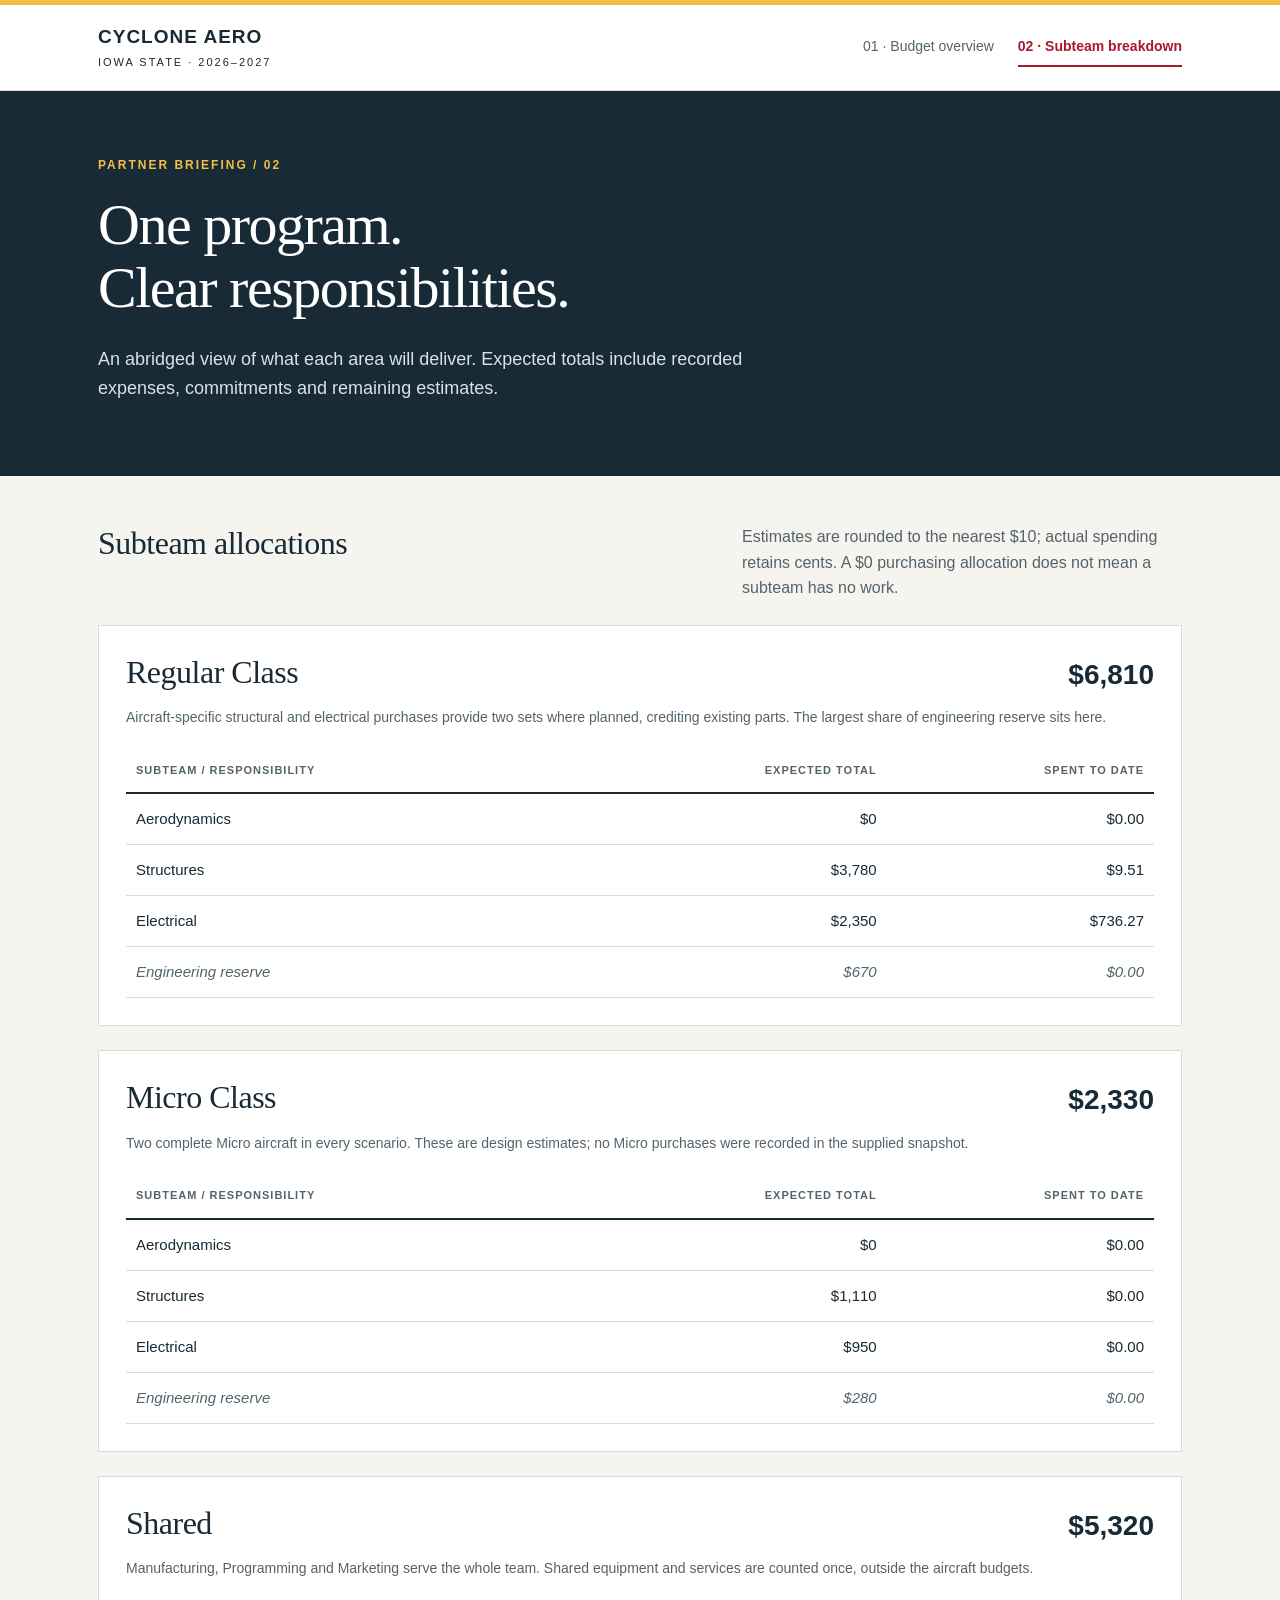
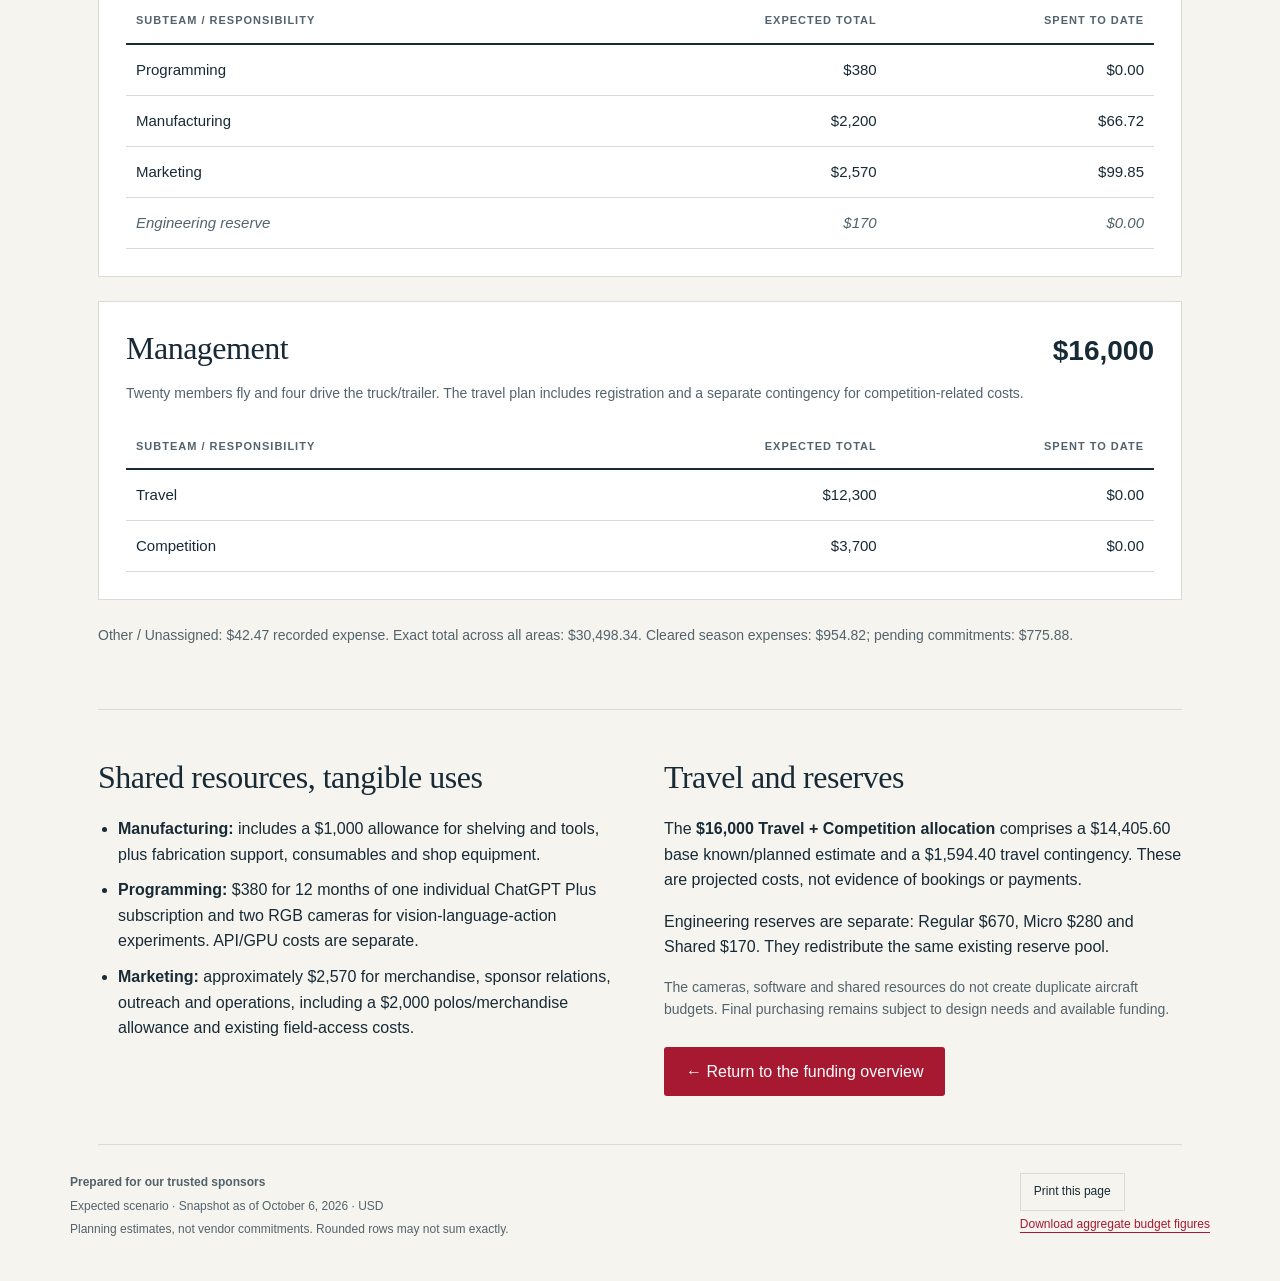
==== subteams.html @ b593e68f "Add sponsor brief design and subteam breakdown" ====
<!doctype html><html lang="en"><head><meta charset="utf-8"><meta name="viewport" content="width=device-width,initial-scale=1"><meta name="robots" content="noindex,nofollow"><meta name="description" content="Cyclone Aero Design 2026–2027 budget briefing for trusted sponsors. Budget overview and subteam allocations."><title>Subteam breakdown | Cyclone Aero</title><link rel="stylesheet" href="styles.css"></head><body><header><div class="wrap header"><a class="brand" href="index.html">CYCLONE AERO<small>IOWA STATE · 2026–2027</small></a><nav aria-label="Sponsor briefing"><a href="index.html" >01 · Budget overview</a><a href="subteams.html" aria-current="page">02 · Subteam breakdown</a></nav></div></header><main><section class="hero"><div class="wrap"><div class="eyebrow">Partner briefing / 02</div><h1>One program.<br>Clear responsibilities.</h1><p>An abridged view of what each area will deliver. Expected totals include recorded expenses, commitments and remaining estimates.</p></div></section><div class="wrap"><section class="section"><div class="sectionhead"><h2>Subteam allocations</h2><p>Estimates are rounded to the nearest $10; actual spending retains cents. A $0 purchasing allocation does not mean a subteam has no work.</p></div><section class="group"><div class="group-head"><h2>Regular Class</h2><strong>$6,810</strong></div><p class="muted">Aircraft-specific structural and electrical purchases provide two sets where planned, crediting existing parts. The largest share of engineering reserve sits here.</p><div class="table-wrap"><table><thead><tr><th>Subteam / responsibility</th><th class="num">Expected total</th><th class="num">Spent to date</th></tr></thead><tbody><tr class=""><td>Aerodynamics</td><td class="num">$0</td><td class="num">$0.00</td></tr><tr class=""><td>Structures</td><td class="num">$3,780</td><td class="num">$9.51</td></tr><tr class=""><td>Electrical</td><td class="num">$2,350</td><td class="num">$736.27</td></tr><tr class="reserve"><td>Engineering reserve</td><td class="num">$670</td><td class="num">$0.00</td></tr></tbody></table></div></section><section class="group"><div class="group-head"><h2>Micro Class</h2><strong>$2,330</strong></div><p class="muted">Two complete Micro aircraft in every scenario. These are design estimates; no Micro purchases were recorded in the supplied snapshot.</p><div class="table-wrap"><table><thead><tr><th>Subteam / responsibility</th><th class="num">Expected total</th><th class="num">Spent to date</th></tr></thead><tbody><tr class=""><td>Aerodynamics</td><td class="num">$0</td><td class="num">$0.00</td></tr><tr class=""><td>Structures</td><td class="num">$1,110</td><td class="num">$0.00</td></tr><tr class=""><td>Electrical</td><td class="num">$950</td><td class="num">$0.00</td></tr><tr class="reserve"><td>Engineering reserve</td><td class="num">$280</td><td class="num">$0.00</td></tr></tbody></table></div></section><section class="group"><div class="group-head"><h2>Shared</h2><strong>$5,320</strong></div><p class="muted">Manufacturing, Programming and Marketing serve the whole team. Shared equipment and services are counted once, outside the aircraft budgets.</p><div class="table-wrap"><table><thead><tr><th>Subteam / responsibility</th><th class="num">Expected total</th><th class="num">Spent to date</th></tr></thead><tbody><tr class=""><td>Programming</td><td class="num">$380</td><td class="num">$0.00</td></tr><tr class=""><td>Manufacturing</td><td class="num">$2,200</td><td class="num">$66.72</td></tr><tr class=""><td>Marketing</td><td class="num">$2,570</td><td class="num">$99.85</td></tr><tr class="reserve"><td>Engineering reserve</td><td class="num">$170</td><td class="num">$0.00</td></tr></tbody></table></div></section><section class="group"><div class="group-head"><h2>Management</h2><strong>$16,000</strong></div><p class="muted">Twenty members fly and four drive the truck/trailer. The travel plan includes registration and a separate contingency for competition-related costs.</p><div class="table-wrap"><table><thead><tr><th>Subteam / responsibility</th><th class="num">Expected total</th><th class="num">Spent to date</th></tr></thead><tbody><tr class=""><td>Travel</td><td class="num">$12,300</td><td class="num">$0.00</td></tr><tr class=""><td>Competition</td><td class="num">$3,700</td><td class="num">$0.00</td></tr></tbody></table></div></section><p class="muted">Other / Unassigned: $42.47 recorded expense. Exact total across all areas: $30,498.34. Cleared season expenses: $954.82; pending commitments: $775.88.</p></section><section class="section split"><div><h2>Shared resources, tangible uses</h2><ul><li><strong>Manufacturing:</strong> includes a $1,000 allowance for shelving and tools, plus fabrication support, consumables and shop equipment.</li><li><strong>Programming:</strong> $380 for 12 months of one individual ChatGPT Plus subscription and two RGB cameras for vision-language-action experiments. API/GPU costs are separate.</li><li><strong>Marketing:</strong> approximately $2,570 for merchandise, sponsor relations, outreach and operations, including a $2,000 polos/merchandise allowance and existing field-access costs.</li></ul></div><div><h2>Travel and reserves</h2><p>The <strong>$16,000 Travel + Competition allocation</strong> comprises a $14,405.60 base known/planned estimate and a $1,594.40 travel contingency. These are projected costs, not evidence of bookings or payments.</p><p>Engineering reserves are separate: Regular $670, Micro $280 and Shared $170. They redistribute the same existing reserve pool.</p><p class="muted">The cameras, software and shared resources do not create duplicate aircraft budgets. Final purchasing remains subject to design needs and available funding.</p><a class="action" href="index.html">← Return to the funding overview</a></div></section></div></main><footer class="wrap footer"><div><strong>Prepared for our trusted sponsors</strong><p>Expected scenario · Snapshot as of October 6, 2026 · USD</p><p>Planning estimates, not vendor commitments. Rounded rows may not sum exactly.</p></div><div><button onclick="window.print()">Print this page</button><p><a href="budget-summary.json" download>Download aggregate budget figures</a></p></div></footer></body></html>
---- styles.css ----
*{box-sizing:border-box} :root{--red:#a71930;--ink:#172a35;--gold:#f1be48;--paper:#f6f4ef;--line:#dadbd6;--muted:#53636c}body{margin:0;background:var(--paper);color:var(--ink);font:16px/1.6 "Segoe UI",Arial,sans-serif}a{color:var(--red);text-underline-offset:4px}a:focus-visible,button:focus-visible{outline:3px solid var(--gold);outline-offset:5px}.wrap{max-width:1140px;margin:auto;padding:0 28px}header{background:white;border-top:5px solid var(--gold);border-bottom:1px solid var(--line)}.header{display:flex;align-items:center;justify-content:space-between;gap:24px;padding-top:21px;padding-bottom:21px}.brand{color:var(--ink);text-decoration:none;font-size:19px;font-weight:800;letter-spacing:1px;line-height:1.2}.brand small{display:block;font-size:11px;font-weight:500;letter-spacing:2px;margin-top:7px}nav{display:flex;gap:24px}nav a{color:var(--muted);font-size:14px;text-decoration:none;padding:7px 0}nav a[aria-current=page]{color:var(--red);border-bottom:2px solid var(--red);font-weight:700}.eyebrow{font-size:12px;letter-spacing:2px;text-transform:uppercase;font-weight:700}.hero{background:var(--ink);color:white;padding:65px 0 55px}.hero .eyebrow{color:var(--gold)}h1{font:normal clamp(36px,5vw,58px)/1.08 Georgia,serif;letter-spacing:-1.5px;max-width:760px;margin:19px 0 26px}h2{font:normal 32px/1.2 Georgia,serif;letter-spacing:-.5px;margin:0 0 20px}h3{font-size:18px;margin:0 0 12px}.hero p{color:#d9e2e5;max-width:690px;font-size:18px}.hero-grid{display:grid;grid-template-columns:1.4fr 1fr;gap:70px;align-items:center}.hero-number{border-left:1px solid #69808c;padding-left:35px}.hero-number strong{display:block;font-size:clamp(44px,5vw,66px);font-weight:600;letter-spacing:-2px;font-variant-numeric:tabular-nums}.hero-number span{font-size:14px;color:#d9e2e5}.hero-number p{font-size:14px}.section{padding:48px 0;border-bottom:1px solid var(--line)}.sectionhead{display:flex;justify-content:space-between;gap:30px;align-items:start}.sectionhead p{max-width:440px;margin:0;color:var(--muted)}.metrics{display:grid;grid-template-columns:repeat(3,1fr);gap:32px;margin:28px 0}.metric{border-top:3px solid var(--gold);padding-top:18px}.metric strong{display:block;font-size:34px;font-weight:600;letter-spacing:-1px;font-variant-numeric:tabular-nums}.metric p{font-size:14px;color:var(--muted);margin:8px 0}.label{font-size:12px;text-transform:uppercase;letter-spacing:1px}.callout{border-left:4px solid var(--red);background:white;padding:22px 25px;margin:24px 0}.callout p{margin:5px 0}.split{display:grid;grid-template-columns:1fr 1fr;gap:48px}.muted{color:var(--muted);font-size:14px}.table-wrap{overflow-x:auto}table{width:100%;border-collapse:collapse;font-size:15px}th{font-size:11px;text-transform:uppercase;letter-spacing:1px;color:var(--muted);text-align:left;border-bottom:2px solid var(--ink)}th,td{padding:13px 10px;vertical-align:top}td{border-bottom:1px solid var(--line)}.num{text-align:right;font-variant-numeric:tabular-nums;white-space:nowrap}tbody tr:nth-child(even){background:#ffffff80}.total td{font-weight:700;border-top:2px solid var(--ink)}.group{background:white;border:1px solid var(--line);padding:27px;margin:24px 0}.group-head{display:flex;justify-content:space-between;align-items:start;gap:20px}.group-head strong{font-size:28px;white-space:nowrap;font-variant-numeric:tabular-nums}.group-head h2{margin-bottom:10px}.group p{margin:5px 0 20px}.group table{table-layout:fixed;min-width:450px}.group th:first-child{width:44%}.group th:nth-child(2){width:30%}.group th:nth-child(3){width:26%}.reserve td{font-style:italic;color:var(--muted)}.action{display:inline-block;background:var(--red);color:white;padding:12px 22px;text-decoration:none;border-radius:3px;margin-top:12px}.ledgerline{display:flex;justify-content:space-between;gap:20px;padding:10px 0;border-bottom:1px solid var(--line)}.ledgerline strong{font-variant-numeric:tabular-nums;white-space:nowrap}.footer{padding:28px 0 38px;display:flex;justify-content:space-between;gap:30px;color:var(--muted);font-size:12px}.footer p{margin:4px 0}button{font:inherit;background:transparent;border:1px solid var(--line);padding:8px 13px;color:var(--ink);cursor:pointer}ul{padding-left:20px}li{margin:10px 0}.bar{display:flex;height:16px;overflow:hidden;margin:20px 0}.bar span{display:block}.legend{display:flex;flex-wrap:wrap;gap:18px;font-size:13px}.dot{display:inline-block;width:10px;height:10px;margin-right:7px} @media(max-width:760px){.hero-grid,.split{grid-template-columns:1fr;gap:26px}.hero-number{border-left:0;border-top:1px solid #69808c;padding:20px 0 0}.hero{padding:35px 0}.wrap{padding-left:20px;padding-right:20px}.header,.sectionhead{align-items:start;flex-direction:column;gap:16px}.metrics{grid-template-columns:1fr;gap:14px}.metric{padding-top:12px}.metric strong{font-size:30px}.section{padding:32px 0}.group{padding:18px}.group-head strong{font-size:23px}.group-head h2{font-size:28px}.footer{flex-direction:column;gap:15px}}@media print{header nav,button,.action{display:none}.hero{background:white;color:var(--ink);padding:20px 0}.hero p,.hero-number span{color:var(--ink)}.hero .eyebrow{color:var(--red)}body{background:white;font-size:11px}.section{padding:20px 0}.group{break-inside:avoid}.wrap{max-width:none}h1{font-size:35px}.footer{padding:15px 0}a{color:inherit}}@media(max-width:760px){.group table{min-width:0;font-size:12px}.group th,.group td{padding:10px 4px}.group th.num{white-space:normal;font-size:10px}.group th:first-child{font-size:10px}}
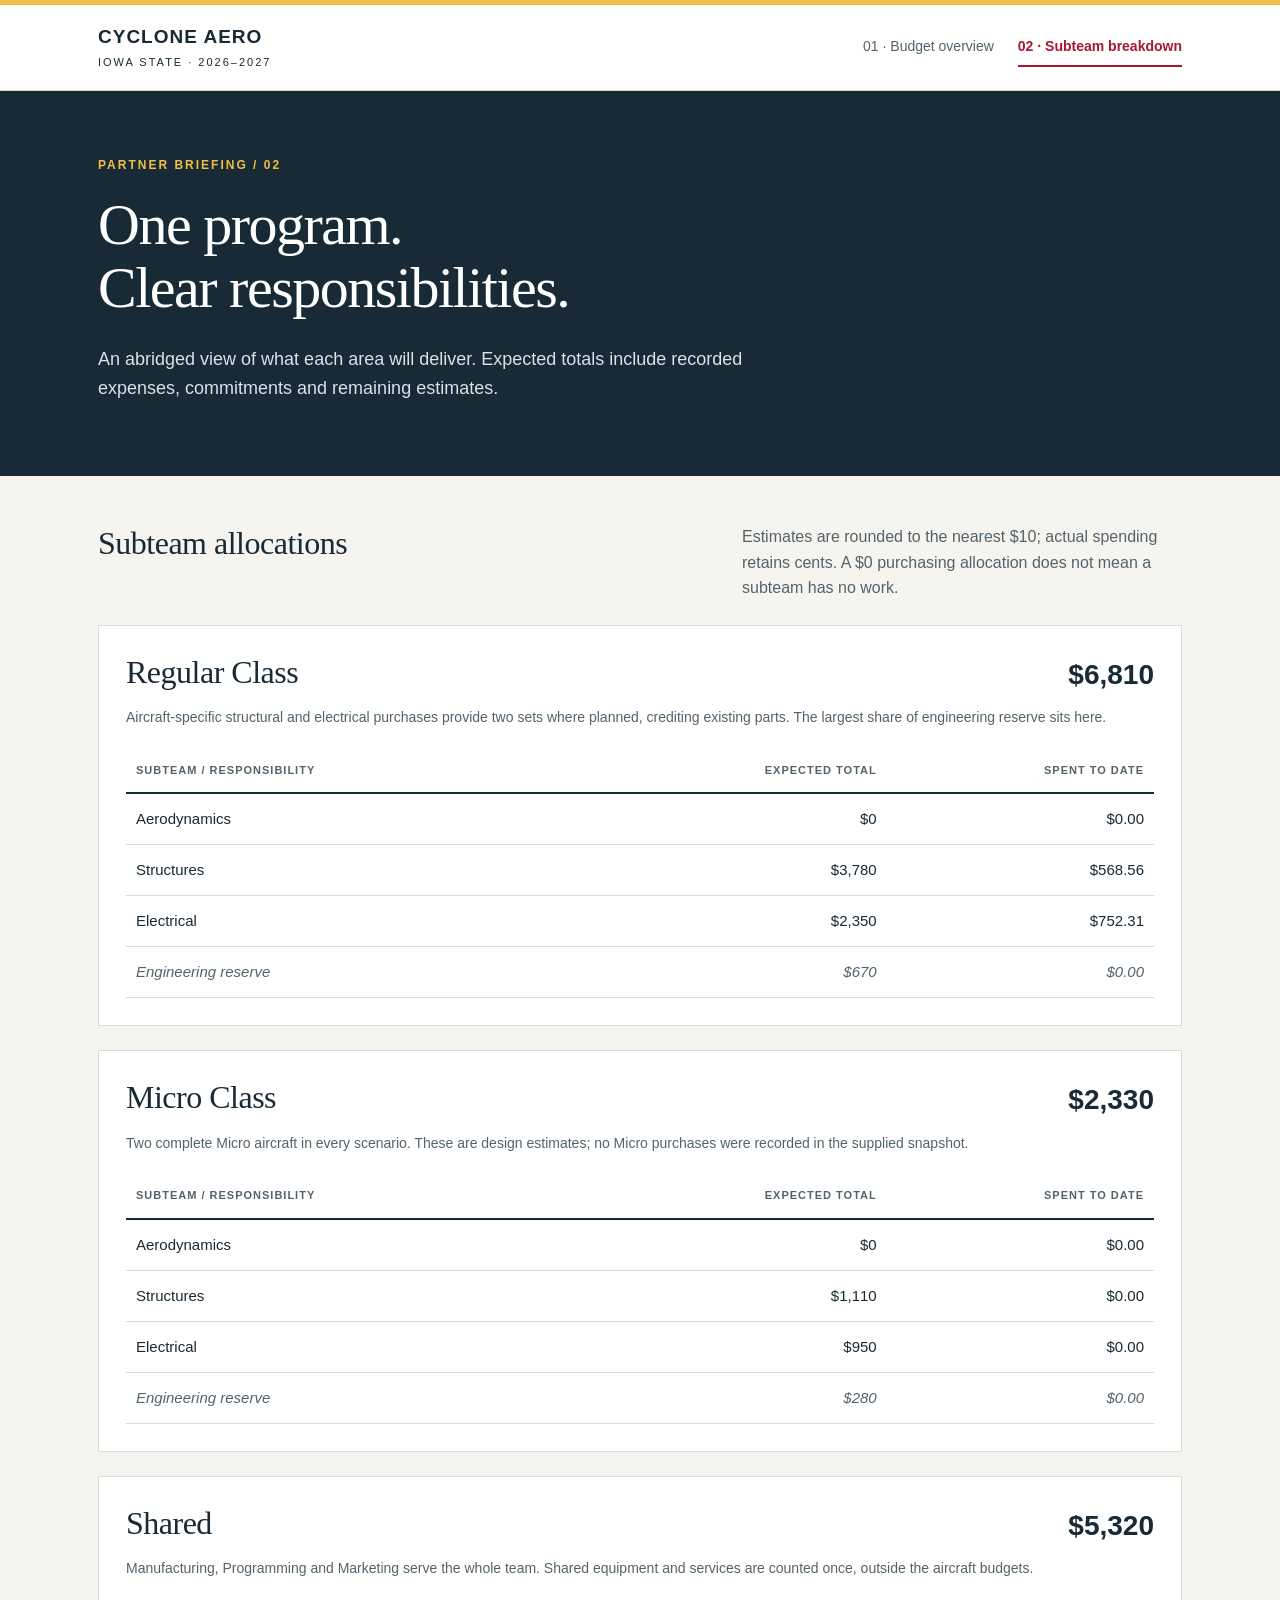
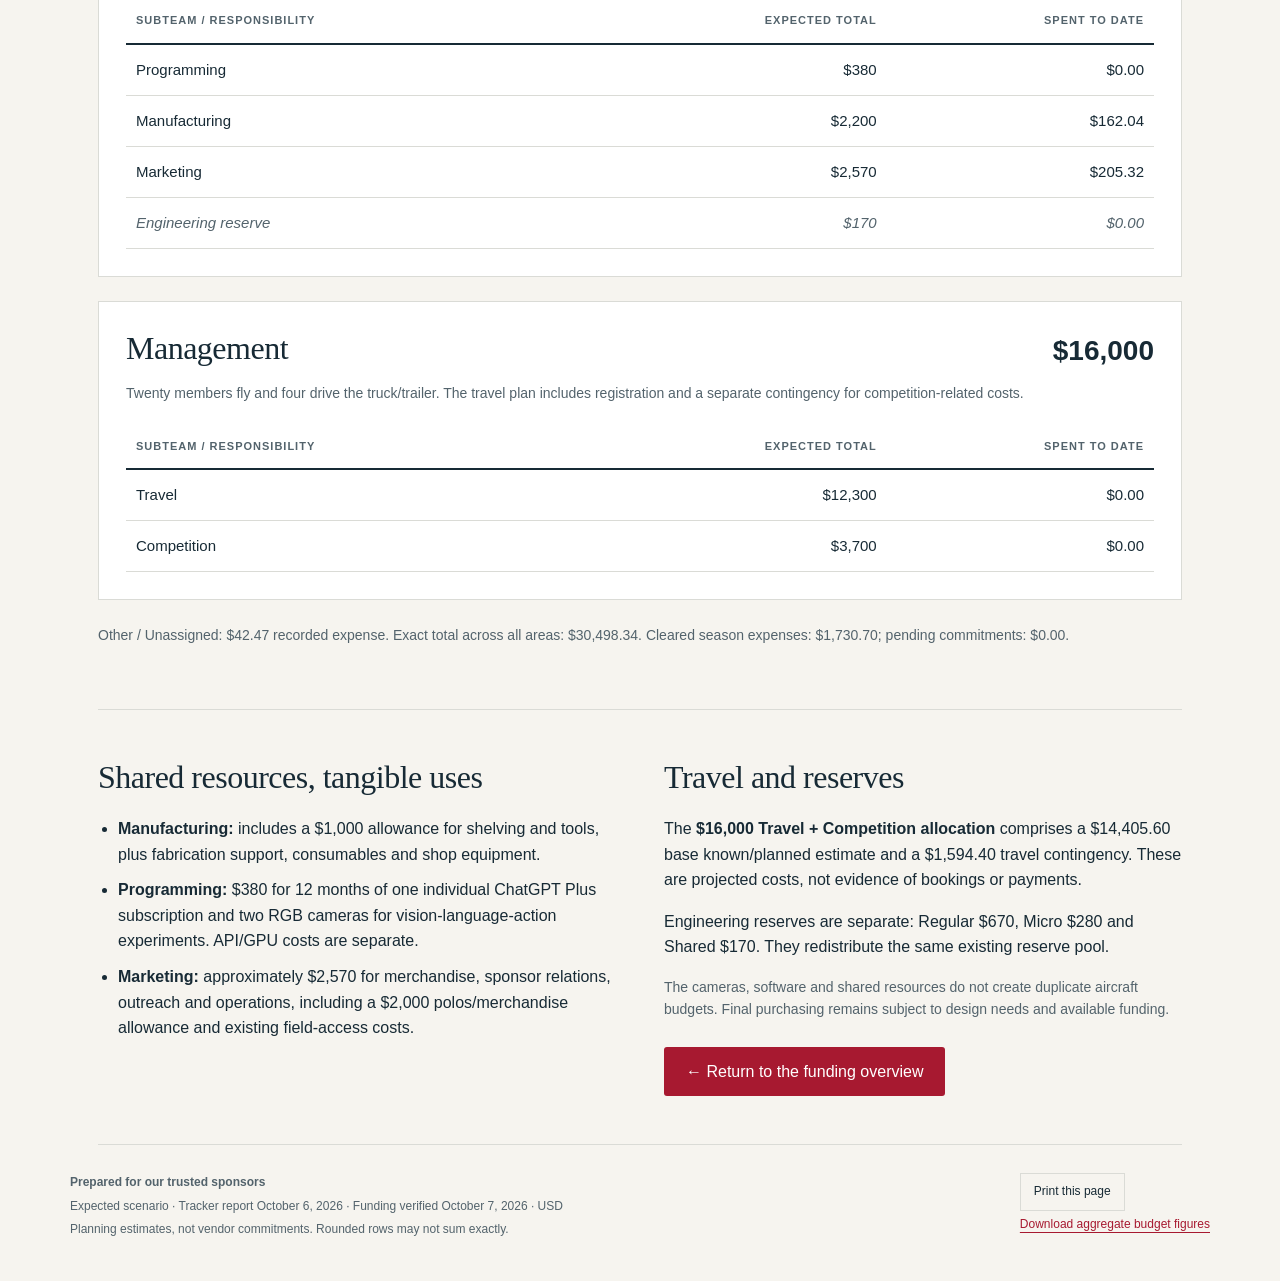
==== commit ca758426: "Publish sponsor briefing with verified cash and sponsorship totals" ====
--- a/subteams.html
+++ b/subteams.html
@@ -1 +1 @@
-<!doctype html><html lang="en"><head><meta charset="utf-8"><meta name="viewport" content="width=device-width,initial-scale=1"><meta name="robots" content="noindex,nofollow"><meta name="description" content="Cyclone Aero Design 2026–2027 budget briefing for trusted sponsors. Budget overview and subteam allocations."><title>Subteam breakdown | Cyclone Aero</title><link rel="stylesheet" href="styles.css"></head><body><header><div class="wrap header"><a class="brand" href="index.html">CYCLONE AERO<small>IOWA STATE · 2026–2027</small></a><nav aria-label="Sponsor briefing"><a href="index.html" >01 · Budget overview</a><a href="subteams.html" aria-current="page">02 · Subteam breakdown</a></nav></div></header><main><section class="hero"><div class="wrap"><div class="eyebrow">Partner briefing / 02</div><h1>One program.<br>Clear responsibilities.</h1><p>An abridged view of what each area will deliver. Expected totals include recorded expenses, commitments and remaining estimates.</p></div></section><div class="wrap"><section class="section"><div class="sectionhead"><h2>Subteam allocations</h2><p>Estimates are rounded to the nearest $10; actual spending retains cents. A $0 purchasing allocation does not mean a subteam has no work.</p></div><section class="group"><div class="group-head"><h2>Regular Class</h2><strong>$6,810</strong></div><p class="muted">Aircraft-specific structural and electrical purchases provide two sets where planned, crediting existing parts. The largest share of engineering reserve sits here.</p><div class="table-wrap"><table><thead><tr><th>Subteam / responsibility</th><th class="num">Expected total</th><th class="num">Spent to date</th></tr></thead><tbody><tr class=""><td>Aerodynamics</td><td class="num">$0</td><td class="num">$0.00</td></tr><tr class=""><td>Structures</td><td class="num">$3,780</td><td class="num">$9.51</td></tr><tr class=""><td>Electrical</td><td class="num">$2,350</td><td class="num">$736.27</td></tr><tr class="reserve"><td>Engineering reserve</td><td class="num">$670</td><td class="num">$0.00</td></tr></tbody></table></div></section><section class="group"><div class="group-head"><h2>Micro Class</h2><strong>$2,330</strong></div><p class="muted">Two complete Micro aircraft in every scenario. These are design estimates; no Micro purchases were recorded in the supplied snapshot.</p><div class="table-wrap"><table><thead><tr><th>Subteam / responsibility</th><th class="num">Expected total</th><th class="num">Spent to date</th></tr></thead><tbody><tr class=""><td>Aerodynamics</td><td class="num">$0</td><td class="num">$0.00</td></tr><tr class=""><td>Structures</td><td class="num">$1,110</td><td class="num">$0.00</td></tr><tr class=""><td>Electrical</td><td class="num">$950</td><td class="num">$0.00</td></tr><tr class="reserve"><td>Engineering reserve</td><td class="num">$280</td><td class="num">$0.00</td></tr></tbody></table></div></section><section class="group"><div class="group-head"><h2>Shared</h2><strong>$5,320</strong></div><p class="muted">Manufacturing, Programming and Marketing serve the whole team. Shared equipment and services are counted once, outside the aircraft budgets.</p><div class="table-wrap"><table><thead><tr><th>Subteam / responsibility</th><th class="num">Expected total</th><th class="num">Spent to date</th></tr></thead><tbody><tr class=""><td>Programming</td><td class="num">$380</td><td class="num">$0.00</td></tr><tr class=""><td>Manufacturing</td><td class="num">$2,200</td><td class="num">$66.72</td></tr><tr class=""><td>Marketing</td><td class="num">$2,570</td><td class="num">$99.85</td></tr><tr class="reserve"><td>Engineering reserve</td><td class="num">$170</td><td class="num">$0.00</td></tr></tbody></table></div></section><section class="group"><div class="group-head"><h2>Management</h2><strong>$16,000</strong></div><p class="muted">Twenty members fly and four drive the truck/trailer. The travel plan includes registration and a separate contingency for competition-related costs.</p><div class="table-wrap"><table><thead><tr><th>Subteam / responsibility</th><th class="num">Expected total</th><th class="num">Spent to date</th></tr></thead><tbody><tr class=""><td>Travel</td><td class="num">$12,300</td><td class="num">$0.00</td></tr><tr class=""><td>Competition</td><td class="num">$3,700</td><td class="num">$0.00</td></tr></tbody></table></div></section><p class="muted">Other / Unassigned: $42.47 recorded expense. Exact total across all areas: $30,498.34. Cleared season expenses: $954.82; pending commitments: $775.88.</p></section><section class="section split"><div><h2>Shared resources, tangible uses</h2><ul><li><strong>Manufacturing:</strong> includes a $1,000 allowance for shelving and tools, plus fabrication support, consumables and shop equipment.</li><li><strong>Programming:</strong> $380 for 12 months of one individual ChatGPT Plus subscription and two RGB cameras for vision-language-action experiments. API/GPU costs are separate.</li><li><strong>Marketing:</strong> approximately $2,570 for merchandise, sponsor relations, outreach and operations, including a $2,000 polos/merchandise allowance and existing field-access costs.</li></ul></div><div><h2>Travel and reserves</h2><p>The <strong>$16,000 Travel + Competition allocation</strong> comprises a $14,405.60 base known/planned estimate and a $1,594.40 travel contingency. These are projected costs, not evidence of bookings or payments.</p><p>Engineering reserves are separate: Regular $670, Micro $280 and Shared $170. They redistribute the same existing reserve pool.</p><p class="muted">The cameras, software and shared resources do not create duplicate aircraft budgets. Final purchasing remains subject to design needs and available funding.</p><a class="action" href="index.html">← Return to the funding overview</a></div></section></div></main><footer class="wrap footer"><div><strong>Prepared for our trusted sponsors</strong><p>Expected scenario · Snapshot as of October 6, 2026 · USD</p><p>Planning estimates, not vendor commitments. Rounded rows may not sum exactly.</p></div><div><button onclick="window.print()">Print this page</button><p><a href="budget-summary.json" download>Download aggregate budget figures</a></p></div></footer></body></html>+<!doctype html><html lang="en"><head><meta charset="utf-8"><meta name="viewport" content="width=device-width,initial-scale=1"><meta name="robots" content="noindex,nofollow"><meta name="description" content="Cyclone Aero Design 2026–2027 budget briefing for trusted sponsors. Budget overview and subteam allocations."><title>Subteam breakdown | Cyclone Aero</title><link rel="stylesheet" href="styles.css"></head><body><header><div class="wrap header"><a class="brand" href="index.html">CYCLONE AERO<small>IOWA STATE · 2026–2027</small></a><nav aria-label="Sponsor briefing"><a href="index.html" >01 · Budget overview</a><a href="subteams.html" aria-current="page">02 · Subteam breakdown</a></nav></div></header><main><section class="hero"><div class="wrap"><div class="eyebrow">Partner briefing / 02</div><h1>One program.<br>Clear responsibilities.</h1><p>An abridged view of what each area will deliver. Expected totals include recorded expenses, commitments and remaining estimates.</p></div></section><div class="wrap"><section class="section"><div class="sectionhead"><h2>Subteam allocations</h2><p>Estimates are rounded to the nearest $10; actual spending retains cents. A $0 purchasing allocation does not mean a subteam has no work.</p></div><section class="group"><div class="group-head"><h2>Regular Class</h2><strong>$6,810</strong></div><p class="muted">Aircraft-specific structural and electrical purchases provide two sets where planned, crediting existing parts. The largest share of engineering reserve sits here.</p><div class="table-wrap"><table><thead><tr><th>Subteam / responsibility</th><th class="num">Expected total</th><th class="num">Spent to date</th></tr></thead><tbody><tr class=""><td>Aerodynamics</td><td class="num">$0</td><td class="num">$0.00</td></tr><tr class=""><td>Structures</td><td class="num">$3,780</td><td class="num">$568.56</td></tr><tr class=""><td>Electrical</td><td class="num">$2,350</td><td class="num">$752.31</td></tr><tr class="reserve"><td>Engineering reserve</td><td class="num">$670</td><td class="num">$0.00</td></tr></tbody></table></div></section><section class="group"><div class="group-head"><h2>Micro Class</h2><strong>$2,330</strong></div><p class="muted">Two complete Micro aircraft in every scenario. These are design estimates; no Micro purchases were recorded in the supplied snapshot.</p><div class="table-wrap"><table><thead><tr><th>Subteam / responsibility</th><th class="num">Expected total</th><th class="num">Spent to date</th></tr></thead><tbody><tr class=""><td>Aerodynamics</td><td class="num">$0</td><td class="num">$0.00</td></tr><tr class=""><td>Structures</td><td class="num">$1,110</td><td class="num">$0.00</td></tr><tr class=""><td>Electrical</td><td class="num">$950</td><td class="num">$0.00</td></tr><tr class="reserve"><td>Engineering reserve</td><td class="num">$280</td><td class="num">$0.00</td></tr></tbody></table></div></section><section class="group"><div class="group-head"><h2>Shared</h2><strong>$5,320</strong></div><p class="muted">Manufacturing, Programming and Marketing serve the whole team. Shared equipment and services are counted once, outside the aircraft budgets.</p><div class="table-wrap"><table><thead><tr><th>Subteam / responsibility</th><th class="num">Expected total</th><th class="num">Spent to date</th></tr></thead><tbody><tr class=""><td>Programming</td><td class="num">$380</td><td class="num">$0.00</td></tr><tr class=""><td>Manufacturing</td><td class="num">$2,200</td><td class="num">$162.04</td></tr><tr class=""><td>Marketing</td><td class="num">$2,570</td><td class="num">$205.32</td></tr><tr class="reserve"><td>Engineering reserve</td><td class="num">$170</td><td class="num">$0.00</td></tr></tbody></table></div></section><section class="group"><div class="group-head"><h2>Management</h2><strong>$16,000</strong></div><p class="muted">Twenty members fly and four drive the truck/trailer. The travel plan includes registration and a separate contingency for competition-related costs.</p><div class="table-wrap"><table><thead><tr><th>Subteam / responsibility</th><th class="num">Expected total</th><th class="num">Spent to date</th></tr></thead><tbody><tr class=""><td>Travel</td><td class="num">$12,300</td><td class="num">$0.00</td></tr><tr class=""><td>Competition</td><td class="num">$3,700</td><td class="num">$0.00</td></tr></tbody></table></div></section><p class="muted">Other / Unassigned: $42.47 recorded expense. Exact total across all areas: $30,498.34. Cleared season expenses: $1,730.70; pending commitments: $0.00.</p></section><section class="section split"><div><h2>Shared resources, tangible uses</h2><ul><li><strong>Manufacturing:</strong> includes a $1,000 allowance for shelving and tools, plus fabrication support, consumables and shop equipment.</li><li><strong>Programming:</strong> $380 for 12 months of one individual ChatGPT Plus subscription and two RGB cameras for vision-language-action experiments. API/GPU costs are separate.</li><li><strong>Marketing:</strong> approximately $2,570 for merchandise, sponsor relations, outreach and operations, including a $2,000 polos/merchandise allowance and existing field-access costs.</li></ul></div><div><h2>Travel and reserves</h2><p>The <strong>$16,000 Travel + Competition allocation</strong> comprises a $14,405.60 base known/planned estimate and a $1,594.40 travel contingency. These are projected costs, not evidence of bookings or payments.</p><p>Engineering reserves are separate: Regular $670, Micro $280 and Shared $170. They redistribute the same existing reserve pool.</p><p class="muted">The cameras, software and shared resources do not create duplicate aircraft budgets. Final purchasing remains subject to design needs and available funding.</p><a class="action" href="index.html">← Return to the funding overview</a></div></section></div></main><footer class="wrap footer"><div><strong>Prepared for our trusted sponsors</strong><p>Expected scenario · Tracker report October 6, 2026 · Funding verified October 7, 2026 · USD</p><p>Planning estimates, not vendor commitments. Rounded rows may not sum exactly.</p></div><div><button onclick="window.print()">Print this page</button><p><a href="budget-summary.json" download>Download aggregate budget figures</a></p></div></footer></body></html>
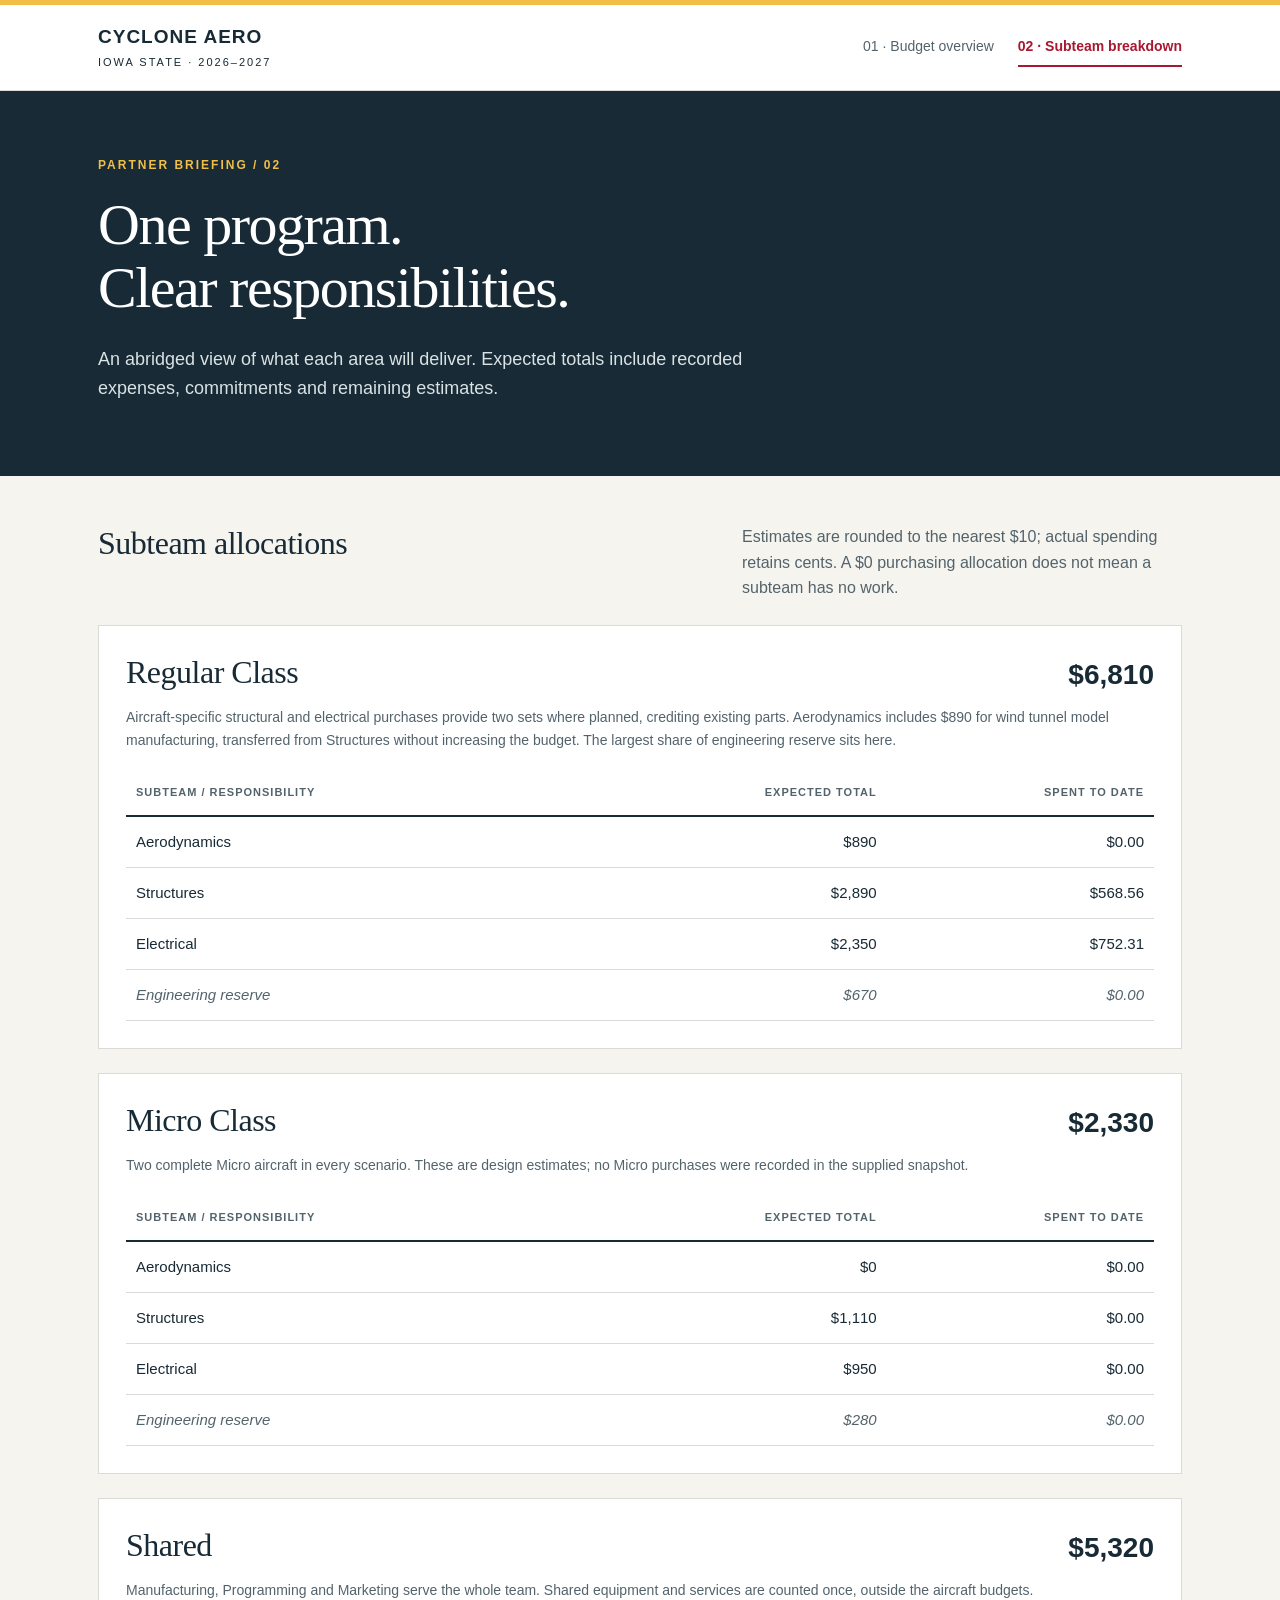
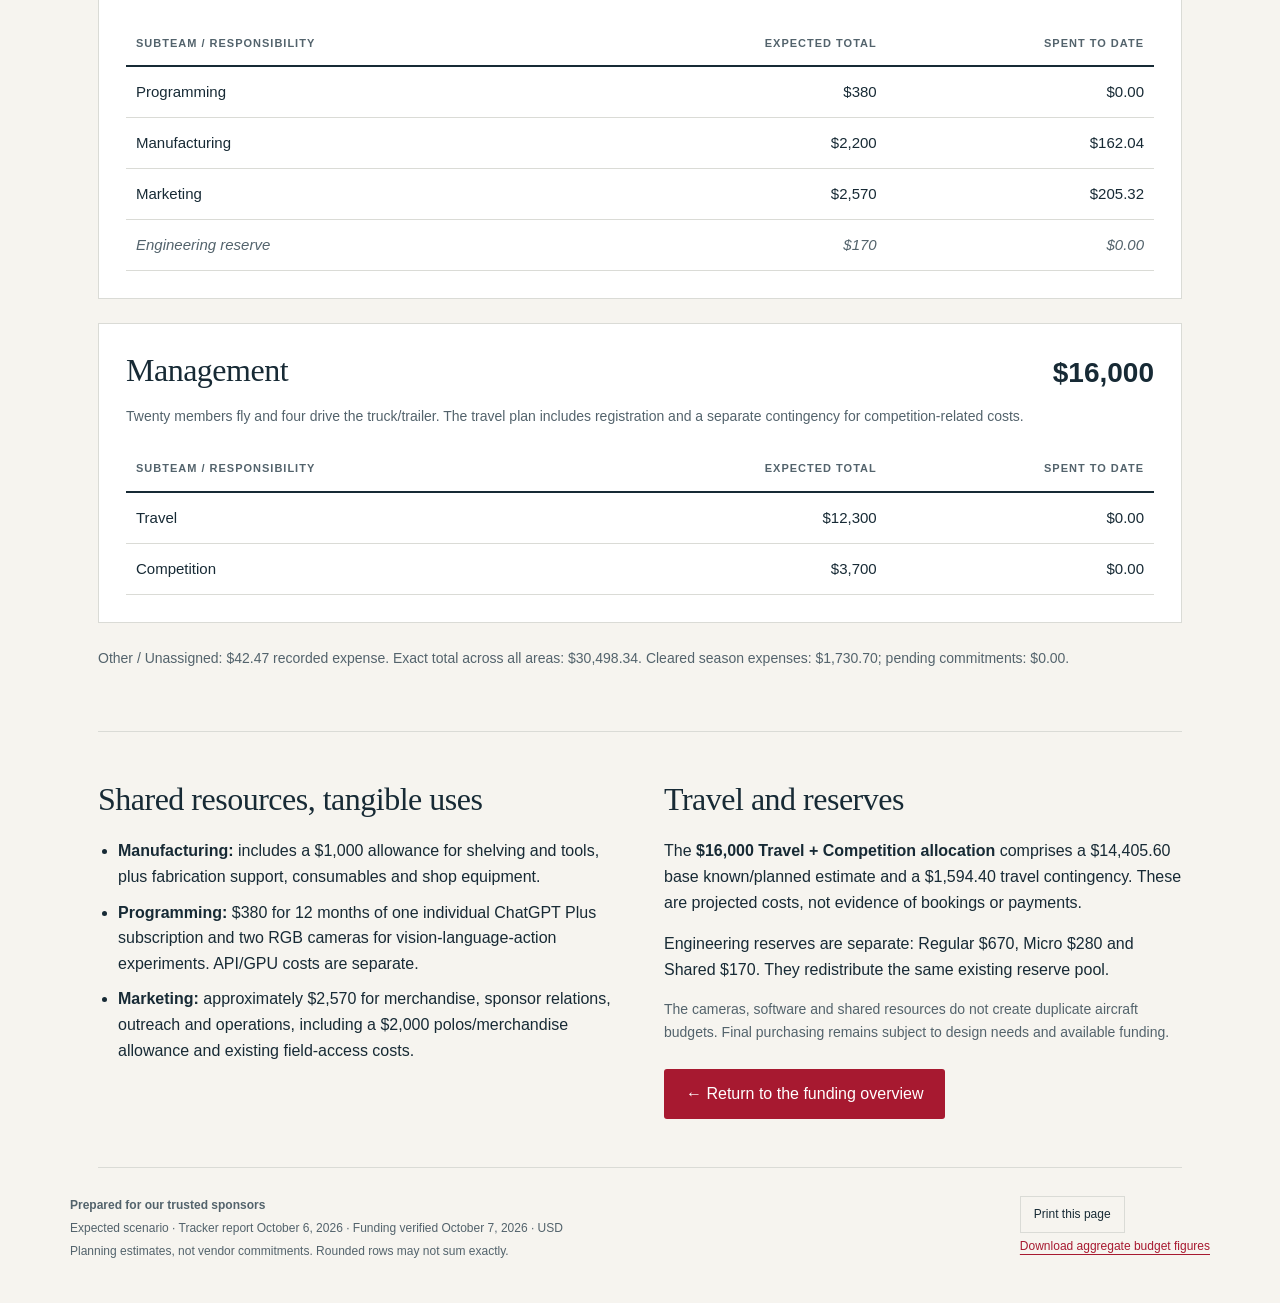
==== commit 150284bd: "Reallocate $890 from Regular Structures to Aerodynamics for wind tunnel model" ====
--- a/subteams.html
+++ b/subteams.html
@@ -1 +1 @@
-<!doctype html><html lang="en"><head><meta charset="utf-8"><meta name="viewport" content="width=device-width,initial-scale=1"><meta name="robots" content="noindex,nofollow"><meta name="description" content="Cyclone Aero Design 2026–2027 budget briefing for trusted sponsors. Budget overview and subteam allocations."><title>Subteam breakdown | Cyclone Aero</title><link rel="stylesheet" href="styles.css"></head><body><header><div class="wrap header"><a class="brand" href="index.html">CYCLONE AERO<small>IOWA STATE · 2026–2027</small></a><nav aria-label="Sponsor briefing"><a href="index.html" >01 · Budget overview</a><a href="subteams.html" aria-current="page">02 · Subteam breakdown</a></nav></div></header><main><section class="hero"><div class="wrap"><div class="eyebrow">Partner briefing / 02</div><h1>One program.<br>Clear responsibilities.</h1><p>An abridged view of what each area will deliver. Expected totals include recorded expenses, commitments and remaining estimates.</p></div></section><div class="wrap"><section class="section"><div class="sectionhead"><h2>Subteam allocations</h2><p>Estimates are rounded to the nearest $10; actual spending retains cents. A $0 purchasing allocation does not mean a subteam has no work.</p></div><section class="group"><div class="group-head"><h2>Regular Class</h2><strong>$6,810</strong></div><p class="muted">Aircraft-specific structural and electrical purchases provide two sets where planned, crediting existing parts. The largest share of engineering reserve sits here.</p><div class="table-wrap"><table><thead><tr><th>Subteam / responsibility</th><th class="num">Expected total</th><th class="num">Spent to date</th></tr></thead><tbody><tr class=""><td>Aerodynamics</td><td class="num">$0</td><td class="num">$0.00</td></tr><tr class=""><td>Structures</td><td class="num">$3,780</td><td class="num">$568.56</td></tr><tr class=""><td>Electrical</td><td class="num">$2,350</td><td class="num">$752.31</td></tr><tr class="reserve"><td>Engineering reserve</td><td class="num">$670</td><td class="num">$0.00</td></tr></tbody></table></div></section><section class="group"><div class="group-head"><h2>Micro Class</h2><strong>$2,330</strong></div><p class="muted">Two complete Micro aircraft in every scenario. These are design estimates; no Micro purchases were recorded in the supplied snapshot.</p><div class="table-wrap"><table><thead><tr><th>Subteam / responsibility</th><th class="num">Expected total</th><th class="num">Spent to date</th></tr></thead><tbody><tr class=""><td>Aerodynamics</td><td class="num">$0</td><td class="num">$0.00</td></tr><tr class=""><td>Structures</td><td class="num">$1,110</td><td class="num">$0.00</td></tr><tr class=""><td>Electrical</td><td class="num">$950</td><td class="num">$0.00</td></tr><tr class="reserve"><td>Engineering reserve</td><td class="num">$280</td><td class="num">$0.00</td></tr></tbody></table></div></section><section class="group"><div class="group-head"><h2>Shared</h2><strong>$5,320</strong></div><p class="muted">Manufacturing, Programming and Marketing serve the whole team. Shared equipment and services are counted once, outside the aircraft budgets.</p><div class="table-wrap"><table><thead><tr><th>Subteam / responsibility</th><th class="num">Expected total</th><th class="num">Spent to date</th></tr></thead><tbody><tr class=""><td>Programming</td><td class="num">$380</td><td class="num">$0.00</td></tr><tr class=""><td>Manufacturing</td><td class="num">$2,200</td><td class="num">$162.04</td></tr><tr class=""><td>Marketing</td><td class="num">$2,570</td><td class="num">$205.32</td></tr><tr class="reserve"><td>Engineering reserve</td><td class="num">$170</td><td class="num">$0.00</td></tr></tbody></table></div></section><section class="group"><div class="group-head"><h2>Management</h2><strong>$16,000</strong></div><p class="muted">Twenty members fly and four drive the truck/trailer. The travel plan includes registration and a separate contingency for competition-related costs.</p><div class="table-wrap"><table><thead><tr><th>Subteam / responsibility</th><th class="num">Expected total</th><th class="num">Spent to date</th></tr></thead><tbody><tr class=""><td>Travel</td><td class="num">$12,300</td><td class="num">$0.00</td></tr><tr class=""><td>Competition</td><td class="num">$3,700</td><td class="num">$0.00</td></tr></tbody></table></div></section><p class="muted">Other / Unassigned: $42.47 recorded expense. Exact total across all areas: $30,498.34. Cleared season expenses: $1,730.70; pending commitments: $0.00.</p></section><section class="section split"><div><h2>Shared resources, tangible uses</h2><ul><li><strong>Manufacturing:</strong> includes a $1,000 allowance for shelving and tools, plus fabrication support, consumables and shop equipment.</li><li><strong>Programming:</strong> $380 for 12 months of one individual ChatGPT Plus subscription and two RGB cameras for vision-language-action experiments. API/GPU costs are separate.</li><li><strong>Marketing:</strong> approximately $2,570 for merchandise, sponsor relations, outreach and operations, including a $2,000 polos/merchandise allowance and existing field-access costs.</li></ul></div><div><h2>Travel and reserves</h2><p>The <strong>$16,000 Travel + Competition allocation</strong> comprises a $14,405.60 base known/planned estimate and a $1,594.40 travel contingency. These are projected costs, not evidence of bookings or payments.</p><p>Engineering reserves are separate: Regular $670, Micro $280 and Shared $170. They redistribute the same existing reserve pool.</p><p class="muted">The cameras, software and shared resources do not create duplicate aircraft budgets. Final purchasing remains subject to design needs and available funding.</p><a class="action" href="index.html">← Return to the funding overview</a></div></section></div></main><footer class="wrap footer"><div><strong>Prepared for our trusted sponsors</strong><p>Expected scenario · Tracker report October 6, 2026 · Funding verified October 7, 2026 · USD</p><p>Planning estimates, not vendor commitments. Rounded rows may not sum exactly.</p></div><div><button onclick="window.print()">Print this page</button><p><a href="budget-summary.json" download>Download aggregate budget figures</a></p></div></footer></body></html>+<!doctype html><html lang="en"><head><meta charset="utf-8"><meta name="viewport" content="width=device-width,initial-scale=1"><meta name="robots" content="noindex,nofollow"><meta name="description" content="Cyclone Aero Design 2026–2027 budget briefing for trusted sponsors. Budget overview and subteam allocations."><title>Subteam breakdown | Cyclone Aero</title><link rel="stylesheet" href="styles.css"></head><body><header><div class="wrap header"><a class="brand" href="index.html">CYCLONE AERO<small>IOWA STATE · 2026–2027</small></a><nav aria-label="Sponsor briefing"><a href="index.html" >01 · Budget overview</a><a href="subteams.html" aria-current="page">02 · Subteam breakdown</a></nav></div></header><main><section class="hero"><div class="wrap"><div class="eyebrow">Partner briefing / 02</div><h1>One program.<br>Clear responsibilities.</h1><p>An abridged view of what each area will deliver. Expected totals include recorded expenses, commitments and remaining estimates.</p></div></section><div class="wrap"><section class="section"><div class="sectionhead"><h2>Subteam allocations</h2><p>Estimates are rounded to the nearest $10; actual spending retains cents. A $0 purchasing allocation does not mean a subteam has no work.</p></div><section class="group"><div class="group-head"><h2>Regular Class</h2><strong>$6,810</strong></div><p class="muted">Aircraft-specific structural and electrical purchases provide two sets where planned, crediting existing parts. Aerodynamics includes $890 for wind tunnel model manufacturing, transferred from Structures without increasing the budget. The largest share of engineering reserve sits here.</p><div class="table-wrap"><table><thead><tr><th>Subteam / responsibility</th><th class="num">Expected total</th><th class="num">Spent to date</th></tr></thead><tbody><tr class=""><td>Aerodynamics</td><td class="num">$890</td><td class="num">$0.00</td></tr><tr class=""><td>Structures</td><td class="num">$2,890</td><td class="num">$568.56</td></tr><tr class=""><td>Electrical</td><td class="num">$2,350</td><td class="num">$752.31</td></tr><tr class="reserve"><td>Engineering reserve</td><td class="num">$670</td><td class="num">$0.00</td></tr></tbody></table></div></section><section class="group"><div class="group-head"><h2>Micro Class</h2><strong>$2,330</strong></div><p class="muted">Two complete Micro aircraft in every scenario. These are design estimates; no Micro purchases were recorded in the supplied snapshot.</p><div class="table-wrap"><table><thead><tr><th>Subteam / responsibility</th><th class="num">Expected total</th><th class="num">Spent to date</th></tr></thead><tbody><tr class=""><td>Aerodynamics</td><td class="num">$0</td><td class="num">$0.00</td></tr><tr class=""><td>Structures</td><td class="num">$1,110</td><td class="num">$0.00</td></tr><tr class=""><td>Electrical</td><td class="num">$950</td><td class="num">$0.00</td></tr><tr class="reserve"><td>Engineering reserve</td><td class="num">$280</td><td class="num">$0.00</td></tr></tbody></table></div></section><section class="group"><div class="group-head"><h2>Shared</h2><strong>$5,320</strong></div><p class="muted">Manufacturing, Programming and Marketing serve the whole team. Shared equipment and services are counted once, outside the aircraft budgets.</p><div class="table-wrap"><table><thead><tr><th>Subteam / responsibility</th><th class="num">Expected total</th><th class="num">Spent to date</th></tr></thead><tbody><tr class=""><td>Programming</td><td class="num">$380</td><td class="num">$0.00</td></tr><tr class=""><td>Manufacturing</td><td class="num">$2,200</td><td class="num">$162.04</td></tr><tr class=""><td>Marketing</td><td class="num">$2,570</td><td class="num">$205.32</td></tr><tr class="reserve"><td>Engineering reserve</td><td class="num">$170</td><td class="num">$0.00</td></tr></tbody></table></div></section><section class="group"><div class="group-head"><h2>Management</h2><strong>$16,000</strong></div><p class="muted">Twenty members fly and four drive the truck/trailer. The travel plan includes registration and a separate contingency for competition-related costs.</p><div class="table-wrap"><table><thead><tr><th>Subteam / responsibility</th><th class="num">Expected total</th><th class="num">Spent to date</th></tr></thead><tbody><tr class=""><td>Travel</td><td class="num">$12,300</td><td class="num">$0.00</td></tr><tr class=""><td>Competition</td><td class="num">$3,700</td><td class="num">$0.00</td></tr></tbody></table></div></section><p class="muted">Other / Unassigned: $42.47 recorded expense. Exact total across all areas: $30,498.34. Cleared season expenses: $1,730.70; pending commitments: $0.00.</p></section><section class="section split"><div><h2>Shared resources, tangible uses</h2><ul><li><strong>Manufacturing:</strong> includes a $1,000 allowance for shelving and tools, plus fabrication support, consumables and shop equipment.</li><li><strong>Programming:</strong> $380 for 12 months of one individual ChatGPT Plus subscription and two RGB cameras for vision-language-action experiments. API/GPU costs are separate.</li><li><strong>Marketing:</strong> approximately $2,570 for merchandise, sponsor relations, outreach and operations, including a $2,000 polos/merchandise allowance and existing field-access costs.</li></ul></div><div><h2>Travel and reserves</h2><p>The <strong>$16,000 Travel + Competition allocation</strong> comprises a $14,405.60 base known/planned estimate and a $1,594.40 travel contingency. These are projected costs, not evidence of bookings or payments.</p><p>Engineering reserves are separate: Regular $670, Micro $280 and Shared $170. They redistribute the same existing reserve pool.</p><p class="muted">The cameras, software and shared resources do not create duplicate aircraft budgets. Final purchasing remains subject to design needs and available funding.</p><a class="action" href="index.html">← Return to the funding overview</a></div></section></div></main><footer class="wrap footer"><div><strong>Prepared for our trusted sponsors</strong><p>Expected scenario · Tracker report October 6, 2026 · Funding verified October 7, 2026 · USD</p><p>Planning estimates, not vendor commitments. Rounded rows may not sum exactly.</p></div><div><button onclick="window.print()">Print this page</button><p><a href="budget-summary.json" download>Download aggregate budget figures</a></p></div></footer></body></html>
